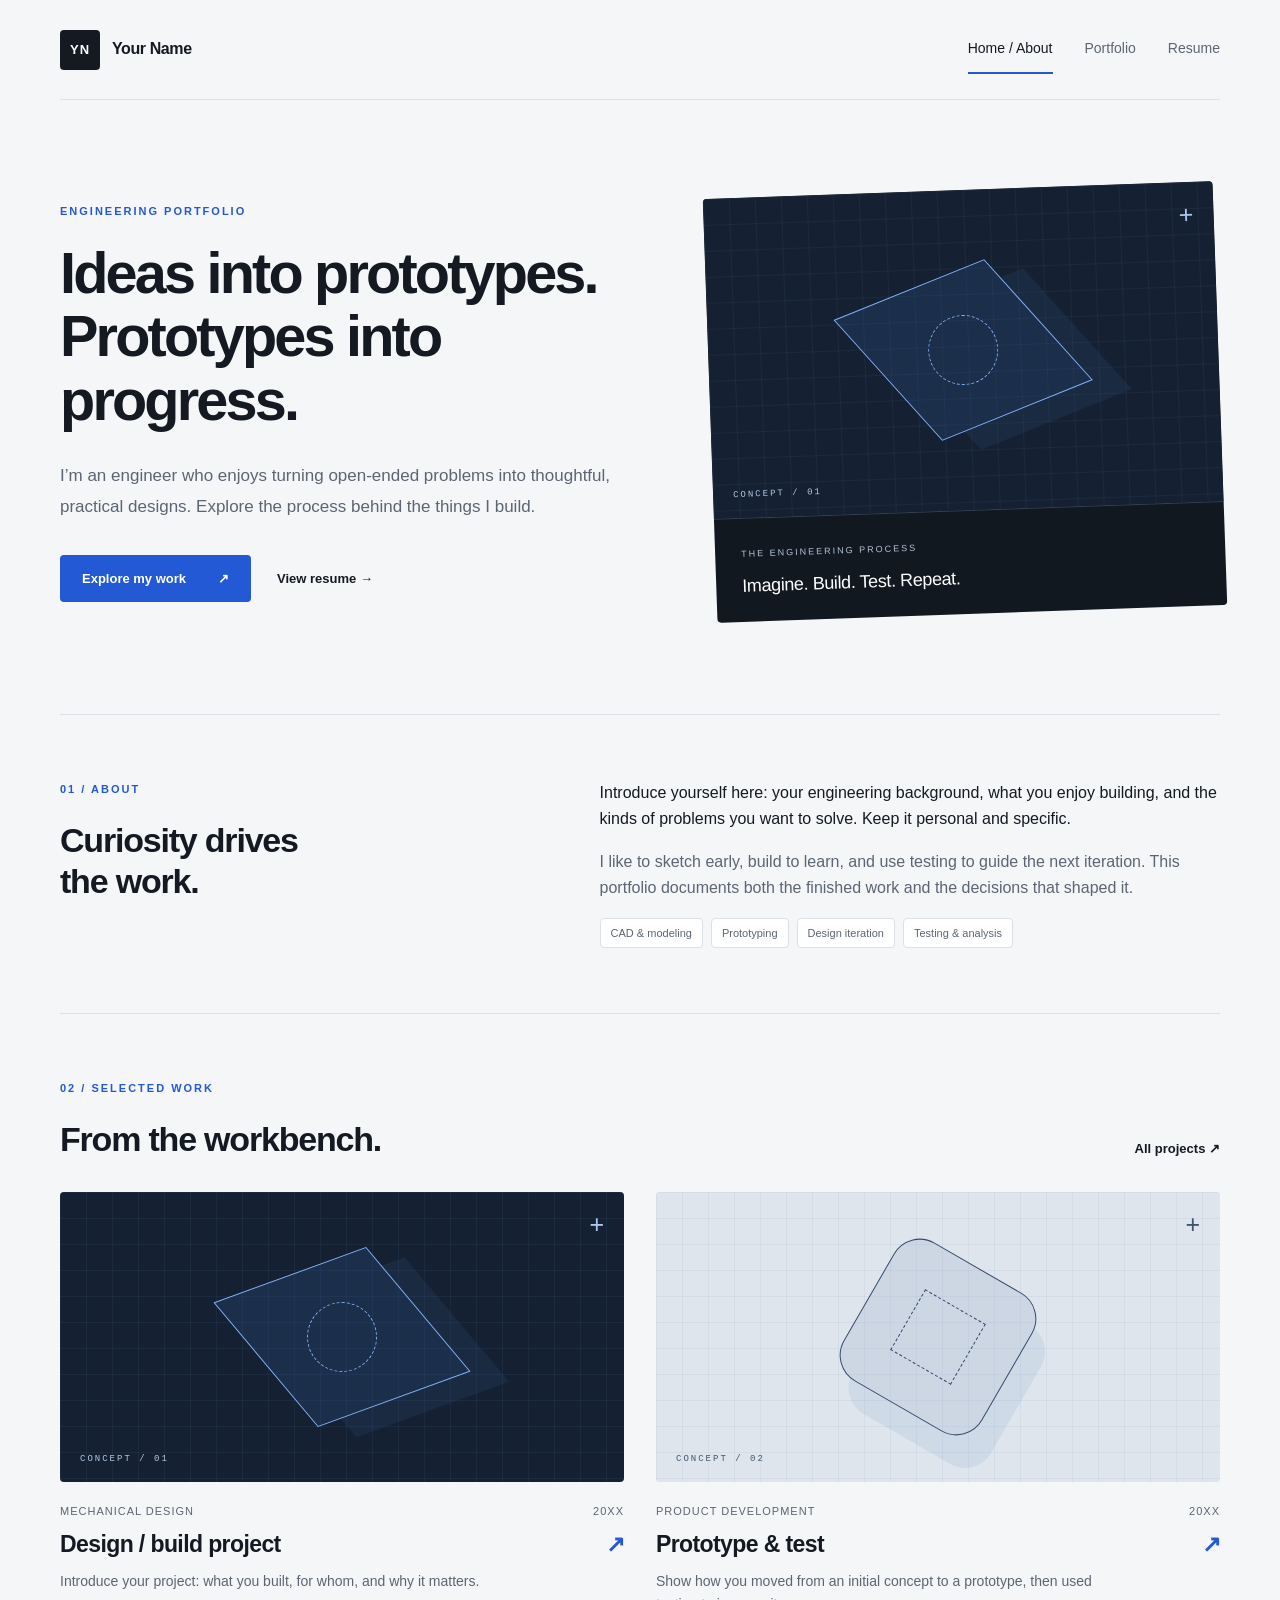
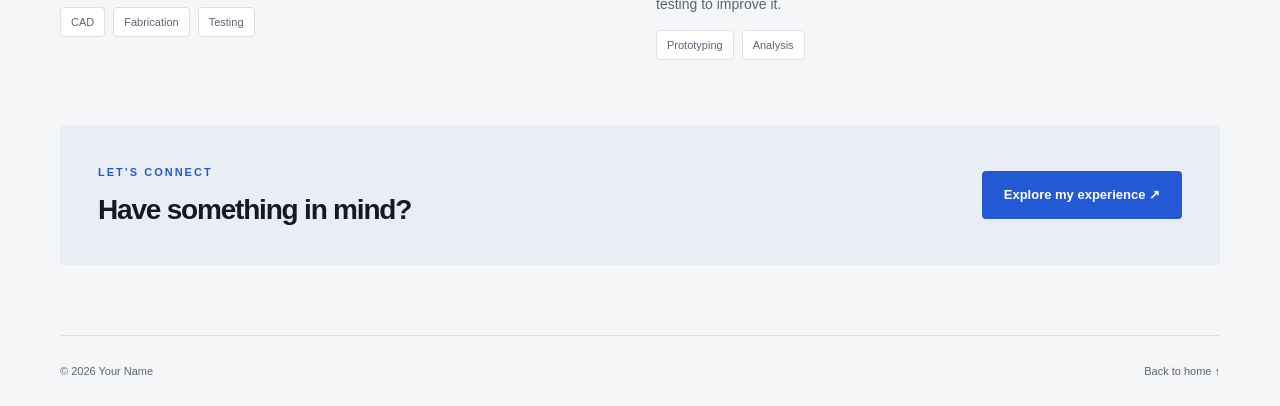
==== index.html @ ab113487 "Add files via upload" ====
<!DOCTYPE html>
<html lang="en">
<head>
  <meta charset="UTF-8">
  <meta name="viewport" content="width=device-width, initial-scale=1">
  <meta name="description" content="Engineering portfolio: design, prototyping, and testing.">
  <meta name="theme-color" content="#11151b">
  <title>Engineering Portfolio</title>
  <link rel="icon" href="assets/favicon.svg" type="image/svg+xml">
  <link rel="stylesheet" href="styles.css">
  <script src="content.js" defer></script>
  <script src="script.js" defer></script>
</head>
<body>
<a class="skip-link" href="#main">Skip to content</a>
<header class="site-header">
  <a class="brand" href="#home"><span class="monogram" id="initials">YN</span><span id="brand-name">Your Name</span></a>
  <nav aria-label="Main navigation">
    <a href="#home" data-page="home">Home <span>/ About</span></a>
    <a href="#portfolio" data-page="portfolio">Portfolio</a>
    <a href="#resume" data-page="resume">Resume</a>
  </nav>
</header>
<main id="main" tabindex="-1"></main>
<footer><p>© <span id="year"></span> <span id="footer-name">Your Name</span></p><div id="social-links"></div><a href="#home">Back to home ↑</a></footer>
<noscript><p>Please enable JavaScript to view this portfolio.</p></noscript>
</body>
</html>
---- styles.css ----
/* THEME: edit these variables to restyle the whole website. */
:root {
  --background: #f5f6f8;
  --surface: #ffffff;
  --ink: #141922;
  --muted: #5c6573;
  --blue: #2359d4;
  --blue-hover: #1743aa;
  --line: #dce0e7;
  --dark: #111820;
  --radius: 4px;
  --width: 1160px;
  --font: -apple-system, BlinkMacSystemFont, 'Segoe UI', Arial, sans-serif;
}
* { box-sizing: border-box; }
body { margin: 0; background: var(--background); color: var(--ink); font-family: var(--font); line-height: 1.65; }
a { color: inherit; text-decoration: none; }
button { font: inherit; cursor: pointer; }
img { display: block; max-width: 100%; }
a,button { -webkit-tap-highlight-color: transparent; }
:focus-visible { outline: 3px solid var(--blue); outline-offset: 6px; }
#main:focus { outline: none; }
.site-header,main,footer { max-width: var(--width); margin: auto; }
.site-header { min-height: 100px; display: flex; align-items: center; justify-content: space-between; gap: 24px; border-bottom: 1px solid var(--line); }
.brand { display:flex; gap:12px; align-items:center; font-weight:650; letter-spacing:-.4px; }
.monogram { width:40px; height:40px; background:var(--ink); color:white; display:grid; place-items:center; font-size:13px; letter-spacing:1px; border-radius:var(--radius); }
nav { display:flex; gap:32px; }
nav a { font-size:14px; padding:12px 0; border-bottom:2px solid transparent; color:var(--muted); }
nav a[aria-current] { color:var(--ink); border-color:var(--blue); }
nav a:hover,.text-link:hover,footer a:hover { color:var(--blue); }
.hero { display:grid; grid-template-columns:1.15fr 1fr; align-items:center; gap:64px; padding:90px 0 100px; }
.eyebrow { font-size:11px; letter-spacing:2px; font-weight:700; color:var(--blue); margin:0 0 22px; text-transform:uppercase; }
h1,h2,h3,p { margin-top:0; }
h1 { font-size:clamp(40px,4.5vw,62px); letter-spacing:-2.8px; line-height:1.1; font-weight:650; margin-bottom:28px; }
h2 { font-size:34px; line-height:1.2; letter-spacing:-1.2px; font-weight:600; }
h3 { font-size:23px; line-height:1.3; letter-spacing:-.6px; font-weight:600; }
.intro { font-size:17px; color:var(--muted); max-width:620px; line-height:1.85; }
.actions { display:flex; align-items:center; gap:26px; margin-top:32px; flex-wrap:wrap; }
.button { display:inline-flex; align-items:center; justify-content:center; gap:32px; padding:13px 22px; border-radius:var(--radius); font-size:13px; font-weight:600; }
.primary { background:var(--blue); color:white; }
.primary:hover { background:var(--blue-hover); }
.text-link { font-size:13px; font-weight:600; }
.hero-art { background:var(--dark); border-radius:var(--radius); overflow:hidden; transform:rotate(-2deg); }
.hero-art .blueprint { height:320px; }
.hero-photo { width:100%; height:320px; object-fit:cover; }
.art-caption { border-top:1px solid #34414f; padding:20px 26px; color:white; }
.art-caption span { font-size:9px; letter-spacing:2px; color:#b3c3d7; }
.art-caption p { margin:7px 0 0; font-size:18px; letter-spacing:-.4px; }
.blueprint { position:relative; height:100%; min-height:240px; overflow:hidden; background:#152132; }
.grid { position:absolute; inset:0; background-image:linear-gradient(#5f87bd16 1px,transparent 1px),linear-gradient(90deg,#5f87bd16 1px,transparent 1px); background-size:26px 26px; }
.shape { position:absolute; border:1px solid #83b0f7; }
.shape-one { width:160px; height:160px; left:calc(50% - 80px); top:calc(50% - 80px); transform:rotate(-30deg) skew(10deg,10deg); background:#3972c928; box-shadow:24px 24px 0 #4978b51a; }
.shape-two { width:70px; height:70px; left:calc(50% - 35px); top:calc(50% - 35px); border-radius:50%; border-style:dashed; }
.drawing-label { position:absolute; bottom:18px; left:20px; font:9px monospace; color:#b1c6e2; letter-spacing:2px; }
.cross { position:absolute; right:20px; top:12px; color:#a9c7f2; font-size:25px; font-weight:200; }
.art-1 { background:#dfe5ec; }
.art-1 .shape-one { transform:rotate(30deg); border-color:#354a6c; border-radius:30px; background:#8099ba30; }
.art-1 .shape-two { border-color:#354a6c; border-radius:0; transform:rotate(30deg); }
.art-1 .drawing-label,.art-1 .cross { color:#425570; }
.art-2 { background:#20252c; }
.art-2 .shape-one { transform:rotate(-15deg); height:110px; top:calc(50% - 55px); border-radius:12px; }
.art-2 .shape-two { border-radius:4px; width:50px; height:50px; left:calc(50% - 25px); top:calc(50% - 25px); transform:rotate(-15deg); }
.section { border-top:1px solid var(--line); padding:65px 0; }
.about { display:grid; grid-template-columns:1fr 1.35fr; gap:80px; }
.about-copy { font-size:16px; }
.muted { color:var(--muted); }
.tags { display:flex; flex-wrap:wrap; gap:8px; }
.tag { font-size:11px; padding:5px 10px; border:1px solid var(--line); border-radius:var(--radius); color:var(--muted); background:var(--surface); }
.portrait { width:140px; height:160px; object-fit:cover; border-radius:var(--radius); margin-bottom:24px; }
.section-heading { display:flex; justify-content:space-between; align-items:end; gap:24px; margin-bottom:32px; }
.section-heading h2 { margin-bottom:0; }
.project-grid { display:grid; grid-template-columns:repeat(2,minmax(0,1fr)); gap:44px 32px; }
.project-image { height:290px; overflow:hidden; border-radius:var(--radius); background:var(--line); }
.project-image img,.detail-cover img { width:100%; height:100%; object-fit:cover; }
.project-card .project-image { transition:box-shadow .2s, transform .2s; }
.project-card:hover .project-image { box-shadow:0 12px 28px #15213220; transform:translateY(-4px); }
.card-meta { display:flex; justify-content:space-between; gap:20px; color:var(--muted); font-size:11px; margin:20px 0 10px; text-transform:uppercase; letter-spacing:1px; }
.project-card h3 { display:flex; justify-content:space-between; margin-bottom:10px; }
.project-card h3 span { color:var(--blue); }
.project-card p { color:var(--muted); font-size:14px; max-width:470px; }
.contact-strip { display:flex; justify-content:space-between; align-items:center; gap:24px; background:#e9edf4; padding:38px; margin:0 0 70px; border-radius:var(--radius); }
.contact-strip h2 { margin-bottom:0; font-size:28px; }
.contact-strip .eyebrow { margin-bottom:12px; }
footer { display:flex; justify-content:space-between; gap:20px; flex-wrap:wrap; padding:26px 0; border-top:1px solid var(--line); font-size:11px; color:var(--muted); }
footer p { margin:0; }
#social-links { display:flex; gap:20px; }
.page-heading { padding:70px 0 42px; }
.page-heading h1 { font-size:clamp(42px,6vw,76px); }
.page-heading .intro { max-width:700px; }
.work-section { padding:0 0 80px; }
.filters { display:flex; flex-wrap:wrap; gap:10px; margin-bottom:32px; }
.filter { background:transparent; border:1px solid var(--line); color:var(--muted); padding:8px 16px; border-radius:var(--radius); font-size:12px; }
.filter.active { background:var(--ink); border-color:var(--ink); color:white; }
.project-eyebrow { margin-top:38px; }
.detail-cover { height:440px; margin:0 0 55px; border-radius:var(--radius); overflow:hidden; }
.detail-cover .shape-one { width:230px; height:230px; left:calc(50% - 115px); top:calc(50% - 115px); }
.project-body { display:grid; grid-template-columns:1fr 2fr; gap:70px; }
.project-body aside { font-size:14px; }
.project-body aside .eyebrow { margin:0 0 8px; }
.project-body aside p:not(.eyebrow) { margin-bottom:28px; }
.story { margin-bottom:46px; }
.story .eyebrow { margin-bottom:10px; }
.story h2 { font-size:28px; }
.story p:last-child { color:var(--muted); white-space:pre-line; }
.gallery { display:grid; grid-template-columns:repeat(2,minmax(0,1fr)); gap:28px; }
figure { margin:0; }
figure img { width:100%; border-radius:var(--radius); }
figcaption { font-size:12px; color:var(--muted); margin-top:10px; }
.end-link { display:inline-block; margin:40px 0 70px; }
.resume-layout { display:grid; grid-template-columns:1fr 2fr; gap:80px; padding:20px 0 80px; }
.resume-layout aside h2 { font-size:26px; }
.resume-layout aside .eyebrow { margin:35px 0 15px; }
.resume-section h2 { font-size:25px; padding-bottom:18px; border-bottom:1px solid var(--line); }
.resume-section + .resume-section { margin-top:50px; }
.resume-entry { display:grid; grid-template-columns:1fr auto; gap:8px 20px; margin-bottom:30px; }
.resume-entry h3 { font-size:19px; margin-bottom:5px; }
.resume-entry p,.dates { color:var(--muted); font-size:13px; }
.resume-entry ul { grid-column:1/-1; padding-left:20px; color:var(--muted); margin:0; font-size:14px; }
.skip-link { position:fixed; top:-100px; left:15px; background:white; padding:12px; z-index:100; }
.skip-link:focus { top:15px; }
@media(min-width:1500px) { .hero { padding:110px 0; } }
@media(max-width:1240px) { .site-header,main,footer { margin-left:32px; margin-right:32px; } }
@media(max-width:800px) {
  .hero { gap:32px; padding:60px 0; } h1 { font-size:42px; letter-spacing:-1.8px; }
  .hero-art .blueprint { height:270px; } .about { gap:35px; }
  .resume-layout { gap:32px; } nav { gap:20px; } nav span { display:none; }
}
@media(max-width:600px) {
  .site-header,main,footer { margin-left:20px; margin-right:20px; }
  .site-header { flex-wrap:wrap; gap:8px; padding:18px 0 0; }
  nav { width:100%; justify-content:space-between; } nav a { padding:12px 8px; }
  .hero,.about,.project-body,.resume-layout { grid-template-columns:1fr; gap:30px; }
  .hero { padding-top:44px; } .hero-art { transform:none; } .hero-art .blueprint { height:240px; }
  h1 { font-size:43px; } h2 { font-size:30px; }
  .section { padding:40px 0; } .project-grid,.gallery { grid-template-columns:1fr; }
  .section-heading { align-items:start; } .section-heading .text-link { min-width:85px; }
  .project-image { height:250px; } .contact-strip { padding:26px; align-items:start; flex-direction:column; margin-bottom:40px; }
  .page-heading { padding-top:45px; } .detail-cover { height:270px; margin-bottom:30px; }
  .resume-entry { grid-template-columns:1fr; } .resume-entry ul { grid-column:1; } .dates { margin-bottom:8px; }
  footer { padding-bottom:32px; } .intro { font-size:16px; }
}
@media(prefers-reduced-motion:reduce) { *,*::before,*::after { transition:none !important; scroll-behavior:auto !important; } }
@media print {
  .site-header,footer,.button,.filters,.skip-link { display:none; }
  body { background:white; color:black; } main { margin:0; max-width:none; }
  .page-heading { padding:20px 0; } .resume-layout { display:block; }
  .resume-layout aside { margin-bottom:30px; } .resume-entry { break-inside:avoid; }
}
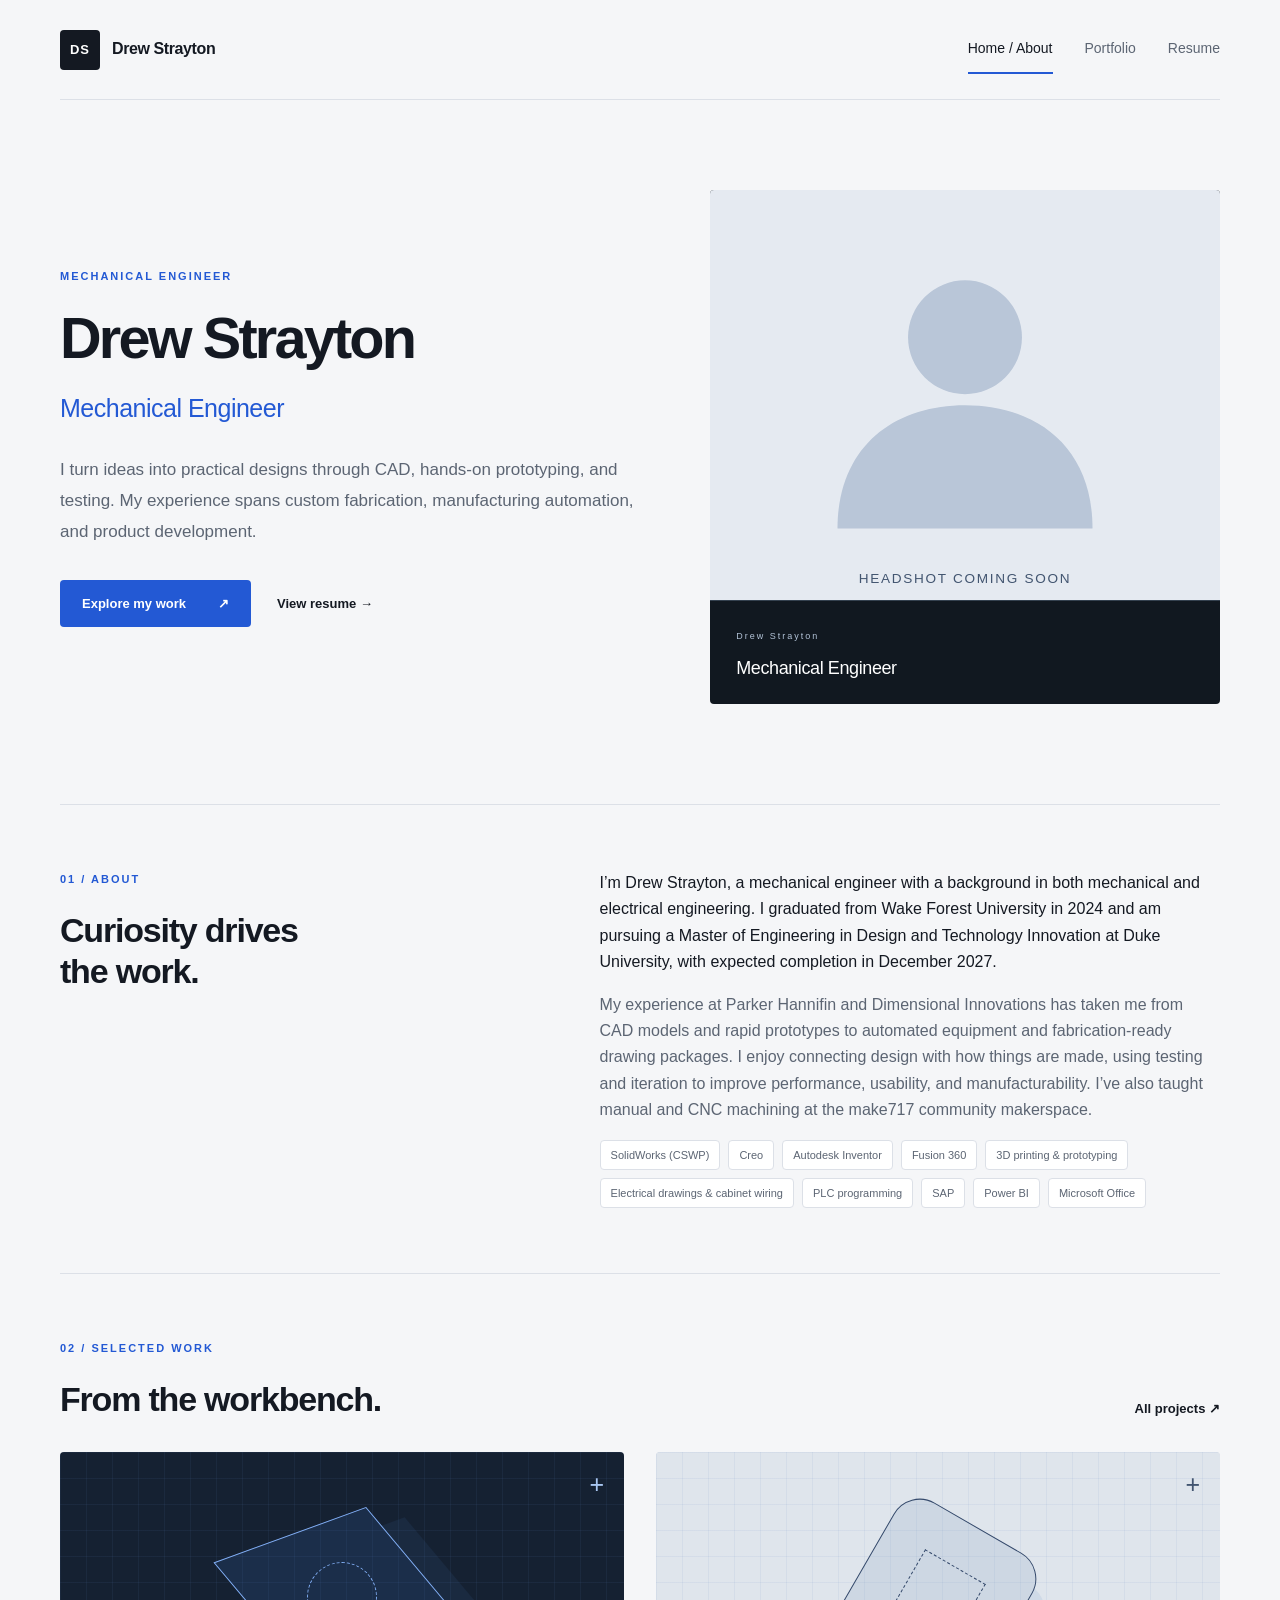
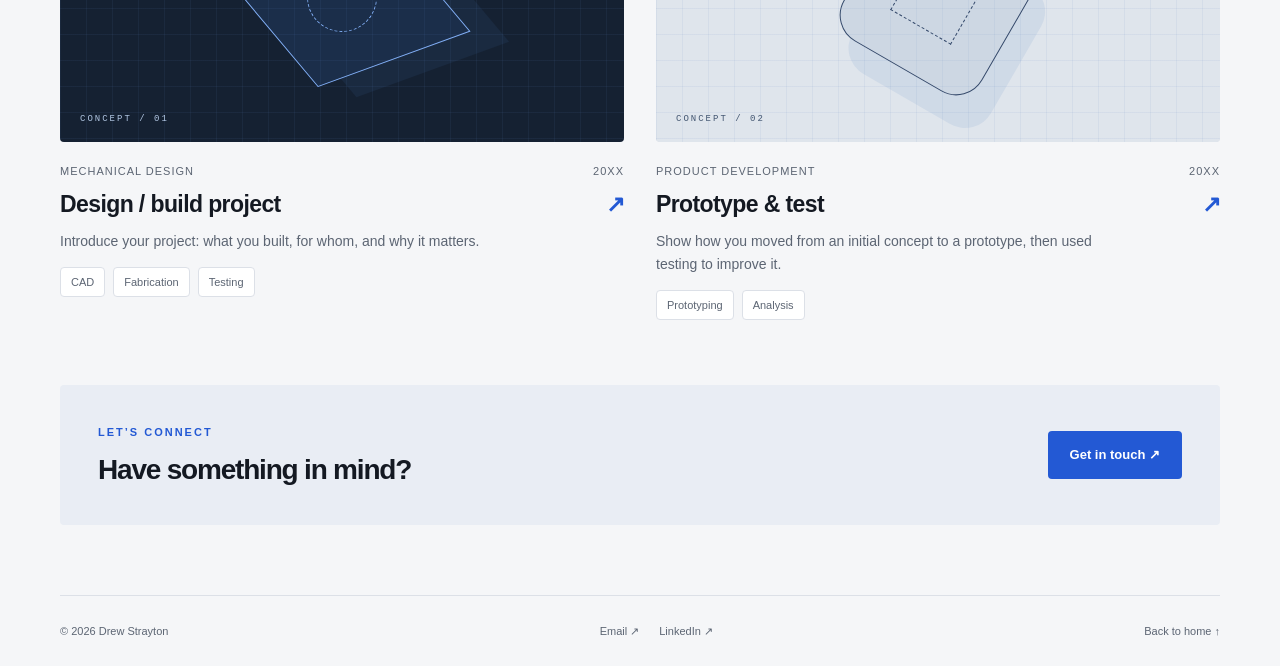
==== commit 455beee8: "Add files via upload" ====
--- a/index.html
+++ b/index.html
@@ -3,9 +3,9 @@
 <head>
   <meta charset="UTF-8">
   <meta name="viewport" content="width=device-width, initial-scale=1">
-  <meta name="description" content="Engineering portfolio: design, prototyping, and testing.">
+  <meta name="description" content="Drew Strayton — Mechanical Engineer. Design, manufacturing, prototyping, and automation.">
   <meta name="theme-color" content="#11151b">
-  <title>Engineering Portfolio</title>
+  <title>Drew Strayton | Mechanical Engineer</title>
   <link rel="icon" href="assets/favicon.svg" type="image/svg+xml">
   <link rel="stylesheet" href="styles.css">
   <script src="content.js" defer></script>
@@ -14,7 +14,7 @@
 <body>
 <a class="skip-link" href="#main">Skip to content</a>
 <header class="site-header">
-  <a class="brand" href="#home"><span class="monogram" id="initials">YN</span><span id="brand-name">Your Name</span></a>
+  <a class="brand" href="#home"><span class="monogram" id="initials">DS</span><span id="brand-name">Drew Strayton</span></a>
   <nav aria-label="Main navigation">
     <a href="#home" data-page="home">Home <span>/ About</span></a>
     <a href="#portfolio" data-page="portfolio">Portfolio</a>
@@ -22,7 +22,7 @@
   </nav>
 </header>
 <main id="main" tabindex="-1"></main>
-<footer><p>© <span id="year"></span> <span id="footer-name">Your Name</span></p><div id="social-links"></div><a href="#home">Back to home ↑</a></footer>
+<footer><p>© <span id="year"></span> <span id="footer-name">Drew Strayton</span></p><div id="social-links"></div><a href="#home">Back to home ↑</a></footer>
 <noscript><p>Please enable JavaScript to view this portfolio.</p></noscript>
 </body>
 </html>
--- a/styles.css
+++ b/styles.css
@@ -146,3 +146,12 @@
   .page-heading { padding:20px 0; } .resume-layout { display:block; }
   .resume-layout aside { margin-bottom:30px; } .resume-entry { break-inside:avoid; }
 }
+
+/* Personalized landing page / portrait. Adjust object-position to change the crop. */
+.hero-subtitle { color:var(--blue); font-size:25px; font-weight:500; margin:-10px 0 24px; letter-spacing:-.5px; }
+.hero-art { transform:none; }
+.hero-photo { height:410px; object-position:center 30%; }
+.resume-entry { grid-template-columns:1fr; }
+.resume-entry ul { grid-column:1; }
+.dates { margin-top:-6px; }
+@media(max-width:600px) { .hero-photo { height:360px; } .hero-subtitle { font-size:22px; } }
